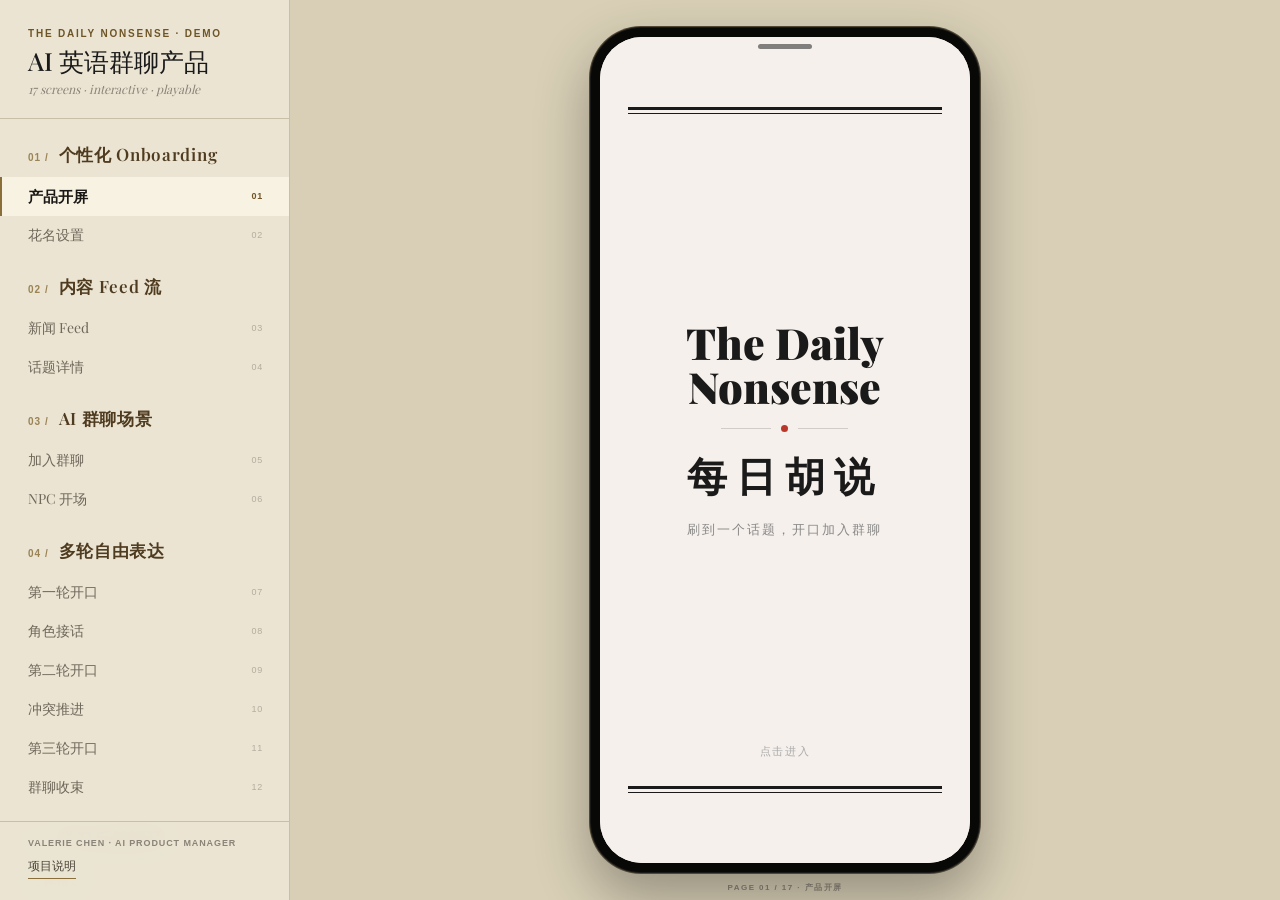
==== index.html @ c1c88e5b "Publish The Daily Nonsense portfolio" ====
<!doctype html>
<html lang="zh-CN">
  <head>
    <meta charset="UTF-8" />
    <meta name="viewport" content="width=device-width, initial-scale=1, viewport-fit=cover" />
    <meta name="description" content="The Daily Nonsense — AI English group-chat product demo by Valerie Chen." />
    <meta name="theme-color" content="#17140f" />
    <title>The Daily Nonsense · Interactive Product Demo</title>
    <link rel="preload" href="assets/covers/room-001.webp" as="image" />
    <link rel="stylesheet" href="styles.css" />
    <script src="data.js" defer></script>
    <script src="app.js" defer></script>
  </head>
  <body data-chapter="onboarding">
    <a class="skip-link" href="#product-screen">跳到产品演示</a>
    <button id="mobile-menu-button" class="mobile-menu-button" type="button" aria-label="打开页面目录" aria-expanded="false">☰</button>
    <div id="mobile-page-label" class="mobile-page-label">开屏</div>
    <div id="sidebar-overlay" class="sidebar-overlay" aria-hidden="true"></div>

    <div class="portfolio-app">
      <aside id="experience-sidebar" class="experience-sidebar" aria-label="产品页面目录">
        <header class="sidebar-brand">
          <p class="sidebar-eyebrow">THE DAILY NONSENSE · DEMO</p>
          <h1>AI 英语群聊产品</h1>
          <p>17 screens · interactive · playable</p>
        </header>
        <nav id="experience-nav-content" class="experience-nav-content" aria-label="全部产品页面"></nav>
        <footer class="sidebar-footer">
          <p>VALERIE CHEN · AI PRODUCT MANAGER</p>
          <button type="button" data-open-modal="about">项目说明</button>
        </footer>
      </aside>

      <main class="product-stage">
        <div class="phone-exhibit">
          <div class="phone-shell" aria-label="The Daily Nonsense 移动产品演示">
            <div class="phone-speaker" aria-hidden="true"></div>
            <div id="product-screen" class="phone-screen" tabindex="-1"></div>
          </div>
        </div>
        <p id="stage-controls" class="stage-controls">PAGE 01 / 17 · 点击手机继续</p>
      </main>
    </div>

    <dialog id="about-dialog" class="portfolio-dialog" aria-labelledby="about-title">
      <div class="dialog-frame">
        <header class="dialog-header">
          <div>
            <p>ABOUT THE PRODUCT</p>
            <h2 id="about-title" tabindex="-1">The Daily Nonsense</h2>
          </div>
          <button class="dialog-close" type="button" data-close-modal aria-label="关闭项目说明">×</button>
        </header>
        <p class="about-lead">在荒诞群聊里开口，用真实回应练习英语。</p>
        <dl class="about-facts">
          <div><dt>作者</dt><dd>Valerie Chen</dd></div>
          <div><dt>角色</dt><dd>AI Product Manager</dd></div>
          <div><dt>核心体验</dt><dd>Feed 发现话题 · 多轮自由表达 · AI 角色接话 · 表达沉淀</dd></div>
          <div><dt>展示边界</dt><dd>界面与内容来自实际 V2 产品；模型、语音服务采用确定性模拟。</dd></div>
        </dl>
        <button id="restart-demo" class="restart-button" type="button">重新开始演示</button>
      </div>
    </dialog>

    <noscript>本交互演示需要启用 JavaScript。</noscript>
  </body>
</html>
---- styles.css ----
@font-face {
  font-family: "Playfair Local";
  src: url("assets/fonts/PlayfairDisplay-Variable.ttf") format("truetype");
  font-weight: 400 900;
  font-display: swap;
}

:root {
  --paper: #f5f0eb;
  --ink: #1a1a1a;
  --muted: #999;
  --purple: #7c5cbf;
  --purple-dark: #5a3fa0;
  --sidebar: #ebe4d3;
  --stage: #d8cfb6;
  --line: #c8bfa6;
  --serif: "Playfair Local", "Songti SC", "Noto Serif SC", Georgia, serif;
  --sans: Inter, "PingFang SC", "Noto Sans SC", Arial, sans-serif;
}

* { box-sizing: border-box; }
html, body { margin: 0; min-height: 100%; }
body { overflow: hidden; background: var(--stage); color: var(--ink); font-family: var(--sans); }
button, input { font: inherit; }
button { cursor: pointer; }
.skip-link { position: fixed; left: 8px; top: -60px; z-index: 1000; padding: 8px 12px; background: white; color: black; }
.skip-link:focus { top: 8px; }

.portfolio-app {
  display: grid;
  grid-template-columns: 400px minmax(420px, 1fr);
  width: 100vw;
  height: 100dvh;
  background: var(--stage);
}

.experience-sidebar {
  display: flex;
  flex-direction: column;
  min-width: 0;
  height: 100dvh;
  overflow-x: hidden;
  overflow-y: auto;
  border-right: 1px solid var(--line);
  background: var(--sidebar);
  scrollbar-width: thin;
}

.sidebar-brand { flex: 0 0 auto; padding: 28px 28px 21px; border-bottom: 1px solid var(--line); }
.sidebar-brand p, .sidebar-brand h1 { margin: 0; }
.sidebar-eyebrow { color: #6e5526; font-size: 10px; font-weight: 800; letter-spacing: .18em; }
.sidebar-brand h1 { margin-top: 7px; font-family: var(--serif); font-size: 25px; font-weight: 500; line-height: 1.2; }
.sidebar-brand p:last-child { margin-top: 5px; color: #8a8378; font-family: var(--serif); font-size: 12px; font-style: italic; }
.experience-nav-content { flex: 1 0 auto; padding: 4px 0 18px; }
.sidebar-group h2 { display: flex; gap: 10px; align-items: baseline; margin: 0; padding: 20px 28px 10px; color: #4f3b1f; font-family: var(--serif); font-size: 17px; font-weight: 600; letter-spacing: .04em; }
.sidebar-group h2 span { color: #9a8355; font-family: var(--sans); font-size: 10px; font-weight: 700; letter-spacing: .1em; }
.sidebar-nav-item { display: grid; grid-template-columns: minmax(0, 1fr) 36px; gap: 12px; align-items: center; width: 100%; min-height: 39px; padding: 7px 26px; border: 0; border-left: 2px solid transparent; background: transparent; color: rgba(74,68,56,.78); font-family: var(--serif); font-size: 14px; line-height: 1.35; text-align: left; }
.sidebar-nav-item span:first-child { overflow: hidden; text-overflow: ellipsis; white-space: nowrap; }
.sidebar-nav-item span:last-child { color: #b3ac9e; font-family: var(--sans); font-size: 9px; letter-spacing: .08em; text-align: right; }
.sidebar-nav-item:hover { background: #f5efde; color: #1a1814; }
.sidebar-nav-item.active { border-left-color: #8a6f3a; background: #f8f2e3; color: #1a1814; font-size: 15px; font-weight: 600; }
.sidebar-nav-item.active span:last-child { color: #6e5526; }
.sidebar-footer { position: sticky; bottom: 0; display: grid; gap: 9px; flex: 0 0 auto; padding: 16px 28px 21px; border-top: 1px solid var(--line); background: rgba(235,228,211,.96); backdrop-filter: blur(10px); }
.sidebar-footer p { margin: 0; color: #8a8378; font-size: 9px; font-weight: 700; letter-spacing: .1em; }
.sidebar-footer button { justify-self: start; padding: 0 0 3px; border: 0; border-bottom: 1px solid #8a6f3a; background: transparent; color: #4a4438; font-family: var(--serif); font-size: 12px; }

.product-stage { position: relative; display: flex; flex-direction: column; align-items: center; justify-content: center; height: 100dvh; padding: 20px 16px; overflow: hidden; background: var(--stage); }
.phone-exhibit { position: relative; z-index: 2; width: auto; height: min(920px, calc(100dvh - 52px)); aspect-ratio: 393 / 852; }
.phone-shell { position: relative; width: 100%; height: 100%; padding: 10px; border: 1px solid rgba(232,207,151,.32); border-radius: 52px; background: #080807; box-shadow: 0 24px 54px rgba(0,0,0,.3), inset 0 0 0 1px rgba(255,255,255,.07); }
.phone-screen { position: relative; width: 100%; height: 100%; overflow: hidden; border-radius: 42px; background: var(--paper); }
.phone-speaker { position: absolute; z-index: 30; top: 17px; left: 50%; width: 54px; height: 5px; transform: translateX(-50%); border-radius: 5px; background: rgba(80,80,80,.7); pointer-events: none; }
.stage-controls { position: absolute; bottom: 7px; left: 50%; margin: 0; transform: translateX(-50%); color: #8a8378; font-size: 8px; font-weight: 700; letter-spacing: .18em; white-space: nowrap; }
.mobile-menu-button, .mobile-page-label, .sidebar-overlay { display: none; }

.app-screen { position: absolute; inset: 0; overflow: hidden; background: var(--paper); animation: screenIn .18s ease both; }
@keyframes screenIn { from { opacity: .82; transform: translateY(3px); } to { opacity: 1; transform: none; } }
.dark-button, .warm-button, .outline-button, .join-button { width: 100%; border-radius: 14px; padding: 15px 12px; border: 0; font-weight: 700; letter-spacing: .05em; }
.dark-button { background: #1a1a1a; color: #fff; }
.warm-button { background: linear-gradient(135deg, #d4a574, #c4956a); color: #fff; }
.outline-button { border: 1.5px solid #1a1a1a; background: transparent; color: #1a1a1a; }

/* Splash + onboarding: source V2 visual language */
.splash-screen { display: flex; align-items: center; justify-content: center; text-align: center; cursor: pointer; }
.splash-lines { position: absolute; left: 28px; right: 28px; }
.splash-lines.top { top: 70px; } .splash-lines.bottom { bottom: 70px; }
.splash-lines i { display: block; background: #1a1a1a; } .splash-lines i:first-child { height: 3px; } .splash-lines i:last-child { height: 1px; margin-top: 3px; }
.splash-center { transform: translateY(-20px); padding: 24px; }
.splash-center h2, .splash-center h3, .splash-center p { margin: 0; }
.splash-center h2 { font-family: var(--serif); font-size: 43px; font-weight: 900; line-height: 1.02; }
.splash-center h2 span { display: block; }
.splash-ruler { display: flex; align-items: center; justify-content: center; gap: 10px; margin: 16px 0; }
.splash-ruler i { width: 50px; height: 1px; background: rgba(0,0,0,.15); }
.splash-ruler b { width: 7px; height: 7px; border-radius: 50%; background: #b8372a; }
.splash-center h3 { font-family: var(--serif); font-size: 40px; font-weight: 900; letter-spacing: 9px; }
.splash-center p { margin-top: 16px; color: #888; font-size: 13px; letter-spacing: 2px; }
.screen-hint { position: absolute; bottom: 96px; padding: 8px 16px; border: 0; background: transparent; color: #aaa; font-size: 11px; letter-spacing: .15em; }
.onboarding-content { display: flex; flex-direction: column; padding: 108px 32px 0; }
.micro-kicker { margin: 0 0 9px; color: #b8372a; font-size: 9px; font-weight: 800; letter-spacing: .2em; }
.onboarding-content h2 { margin: 0 0 10px; font-family: var(--serif); font-size: 32px; font-weight: 900; }
.onboarding-copy { margin: 0 0 40px; color: #999; font-size: 14px; }
.name-field { display: flex; align-items: center; margin-bottom: 22px; padding: 4px 4px 4px 16px; border: 1.5px solid rgba(0,0,0,.08); border-radius: 14px; background: #fff; }
.name-field input { flex: 1; min-width: 0; padding: 12px 0; border: 0; outline: none; background: transparent; color: #1a1a1a; font-size: 18px; font-weight: 600; }
.name-field button { width: 44px; height: 44px; border: 0; border-radius: 10px; background: rgba(0,0,0,.04); font-size: 20px; }

/* Feed, copied from the V2 newspaper hierarchy */
.feed-screen { display: flex; flex-direction: column; background: var(--feed-bg); }
.feed-header { position: relative; z-index: 3; display: flex; align-items: center; justify-content: center; flex-shrink: 0; min-height: 66px; padding: 27px 20px 8px; border-bottom: 1px solid rgba(0,0,0,.06); background: var(--feed-header); color: var(--feed-header-text); }
.feed-header strong { font-size: 15px; }
.feed-header span { position: absolute; right: 20px; display: grid; width: 28px; height: 28px; place-items: center; border-radius: 50%; background: var(--purple); color: white; font-size: 12px; font-weight: 700; }
.news-card { position: relative; flex: 1; min-height: 0; overflow: hidden; }
.news-rules { position: absolute; z-index: 2; top: 0; left: 27px; right: 27px; }
.news-rules i { display: block; background: #1a1a1a; } .news-rules i:first-child { height: 3px; } .news-rules i:last-child { height: 1px; margin-top: 3px; }
.news-body { display: flex; flex-direction: column; height: 100%; padding: 22px 27px 15px; }
.news-tags { display: flex; gap: 7px; align-items: center; margin-bottom: 11px; }
.news-tags span, .news-tags b { padding: 3px 9px; border-radius: 30px; background: rgba(0,0,0,.055); color: #666; font-size: 9px; letter-spacing: .1em; }
.news-tags b { background: var(--feed-accent); color: white; }
.news-source { margin: 0 0 6px; color: var(--feed-accent); font-family: var(--serif); font-size: 12px; font-weight: 800; letter-spacing: .15em; }
.headline-rule { display: block; height: 2px; margin-bottom: 10px; background: #1a1a1a; }
.news-body h2 { margin: 0; font-family: var(--serif); font-size: 25px; font-weight: 900; line-height: 1.22; letter-spacing: .01em; }
.news-body figure { height: 96px; margin: 11px 0 10px; overflow: hidden; }
.news-body figure img { width: 100%; height: 100%; object-fit: cover; }
.statements-label { display: flex; align-items: center; gap: 8px; margin: 2px 0 7px; color: #999; font-size: 8px; font-weight: 700; letter-spacing: .13em; }
.statements-label i { flex: 1; height: 1px; background: #d4cfc8; }
.statements-card { display: grid; gap: 6px; }
.statement { display: grid; grid-template-columns: 31px minmax(0,1fr); gap: 8px; align-items: start; }
.statement-avatar { display: grid; width: 31px; height: 31px; place-items: center; border-radius: 50%; color: white; font-size: 10px; font-weight: 800; }
.statement strong { display: block; margin-bottom: 1px; font-size: 10px; }
.statement p, .statement small { margin: 0; line-height: 1.32; }
.statement p { font-family: var(--serif); font-size: 11px; font-style: italic; }
.statement small { display: block; margin-top: 1px; color: #999; font-size: 8px; }
.news-meta { display: flex; align-items: center; gap: 7px; margin-top: auto; color: #999; font-size: 9px; }
.news-meta i { width: 3px; height: 3px; border-radius: 50%; background: #ccc; }
.join-button { margin-top: 10px; padding: 12px; background: var(--feed-accent); color: white; font-size: 14px; }
.swipe-hint { margin: 6px 0 0; color: #aaa; font-size: 9px; text-align: center; }

/* Chat */
.chat-screen { display: flex; flex-direction: column; background: var(--paper); }
.chat-header { display: flex; align-items: center; flex-shrink: 0; gap: 9px; min-height: 70px; padding: 25px 15px 8px; border-bottom: 1px solid rgba(0,0,0,.08); }
.chat-header button { display: grid; width: 34px; height: 34px; flex-shrink: 0; place-items: center; padding: 0; border: 0; background: transparent; color: #1a1a1a; font-size: 32px; line-height: 1; }
.chat-header div { display: flex; flex: 1; min-width: 0; flex-direction: column; }
.chat-header strong { overflow: hidden; font-size: 13px; text-overflow: ellipsis; white-space: nowrap; }
.chat-header span { overflow: hidden; color: #999; font-size: 9px; text-overflow: ellipsis; white-space: nowrap; }
.chat-header b { padding: 3px 9px; border-radius: 12px; background: rgba(184,55,42,.08); color: #b8372a; font-size: 9px; }
.chat-history { flex: 1; min-height: 0; overflow-y: auto; padding: 10px 15px; scroll-behavior: smooth; }
.chat-context { padding: 4px 0 10px; color: #b8aa98; font-size: 10px; line-height: 1.45; text-align: center; }
.chat-context p { margin: 0 0 5px; }
.chat-context div { display: flex; align-items: center; gap: 7px; }
.chat-context i { flex: 1; height: 1px; background: #d4c4b0; }
.chat-context strong { color: #b8532a; }
.system-pill, .turn-marker { width: max-content; max-width: 86%; margin: 7px auto; padding: 4px 13px; border-radius: 20px; background: rgba(0,0,0,.04); color: #999; font-size: 10px; text-align: center; }
.npc-row { display: flex; gap: 8px; align-items: flex-start; padding: 4px 0; }
.npc-row > span { display: grid; width: 39px; height: 39px; flex-shrink: 0; place-items: center; border-radius: 50%; color: white; font-size: 13px; font-weight: 700; }
.npc-row > div { width: min(270px, calc(100% - 47px)); }
.npc-row strong { display: block; margin-bottom: 3px; font-size: 10px; }
.npc-row article { padding: 10px 12px; border: 1px solid rgba(0,0,0,.05); border-radius: 4px 15px 15px; background: white; }
.npc-row p, .npc-row small { margin: 0; word-break: break-word; }
.npc-row p { color: #1a1a1a; font-size: 13px; font-weight: 500; line-height: 1.5; }
.npc-row small { display: block; margin-top: 4px; color: #999; font-size: 10px; line-height: 1.45; }
.user-row { display: flex; justify-content: flex-end; padding: 5px 0; }
.user-row > div { max-width: 270px; }
.user-row strong { display: block; margin-bottom: 3px; color: var(--purple); font-size: 10px; text-align: right; }
.user-row p { margin: 0; padding: 10px 12px; border-radius: 15px 4px 15px 15px; background: var(--purple); color: white; font-size: 13px; font-weight: 500; line-height: 1.5; }
.animate-in { opacity: 0; animation: bubbleIn .35s ease forwards; animation-delay: var(--delay); }
@keyframes bubbleIn { from { opacity: 0; transform: translateY(7px); } to { opacity: 1; transform: none; } }
.chat-bottom { flex-shrink: 0; padding: 8px 19px 19px; }
.reply-history { display: flex; flex-direction: column; justify-content: flex-end; }

/* All three practice turns are voice/free-speaking, never choices */
.speak-screen .chat-history.compact { flex: 0 0 42%; overflow-y: auto; }
.drag-handle { display: flex; justify-content: center; padding: 5px 0; border-top: 1px solid rgba(0,0,0,.06); }
.drag-handle i { width: 36px; height: 4px; border-radius: 2px; background: rgba(0,0,0,.15); }
.speak-panel { display: flex; flex: 1; min-height: 0; flex-direction: column; align-items: center; justify-content: center; padding: 0 22px 16px; }
.cue-card { width: 100%; margin-bottom: 18px; padding: 10px 13px; border-left: 3px solid var(--purple); border-radius: 10px; background: rgba(124,92,191,.06); }
.cue-card span { color: var(--purple-dark); font-size: 10px; font-weight: 700; }
.cue-card p { margin: 5px 0 2px; color: #1a1a1a; font-size: 13px; font-style: italic; font-weight: 600; line-height: 1.45; }
.cue-card small { color: #8a7aa3; font-size: 9px; }
.mic-wrap { position: relative; margin-bottom: 10px; }
.mic-wrap > i { position: absolute; inset: -13px; border: 2px solid rgba(124,92,191,.13); border-radius: 50%; animation: pulse 2s infinite; }
@keyframes pulse { 0% { transform: scale(.85); opacity: .8; } 100% { transform: scale(1.2); opacity: 0; } }
.mic-wrap button { position: relative; z-index: 1; display: grid; width: 68px; height: 68px; place-items: center; border: 0; border-radius: 50%; background: var(--purple); }
.mic-wrap.recording button { background: #e5484d; }
.mic-wrap svg { width: 27px; height: 27px; fill: none; stroke: white; stroke-width: 2; stroke-linecap: round; }
.mic-label { min-height: 18px; color: #999; font-size: 11px; }
.speak-tools { display: flex; justify-content: space-between; width: 100%; margin-top: 13px; color: #999; font-size: 10px; }
.spinner { width: 24px; height: 24px; border: 3px solid rgba(255,255,255,.35); border-top-color: #fff; border-radius: 50%; animation: spin .7s linear infinite; }
@keyframes spin { to { transform: rotate(360deg); } }

/* Settlement */
.settlement-screen { overflow-y: auto; }
.settlement-scroll { min-height: 100%; padding: 48px 27px 28px; }
.paper-rules i { display: block; background: #1a1a1a; }
.paper-rules i:first-child { height: 4px; } .paper-rules i:last-child { height: 1px; margin-top: 5px; }
.publisher-row { display: flex; align-items: center; gap: 7px; margin-top: 14px; }
.publisher-row strong { color: #c41e1e; font-family: var(--serif); font-size: 11px; letter-spacing: .13em; }
.publisher-row span { padding: 2px 8px; border-radius: 20px; background: rgba(0,0,0,.06); color: #666; font-size: 8px; }
.settlement-scroll > h2 { margin: 8px 0 0; font-family: var(--serif); font-size: 24px; font-weight: 900; line-height: 1.3; }
.settlement-stats { display: grid; grid-template-columns: 1fr 1fr; margin-top: 21px; border-top: 1px solid #1a1a1a; border-bottom: 1px solid #1a1a1a; }
.settlement-stats div { display: flex; flex-direction: column; padding: 14px 0; }
.settlement-stats div + div { padding-left: 18px; border-left: 1px solid #d4cfc8; }
.settlement-stats strong { font-family: var(--serif); font-size: 30px; line-height: 1; }
.settlement-stats strong small { color: #999; font-family: var(--sans); font-size: 10px; font-weight: 500; }
.settlement-stats span { margin-top: 5px; color: #999; font-size: 10px; letter-spacing: .1em; }
.epilogue-card { margin-top: 21px; padding: 17px; border: 1px solid rgba(0,0,0,.06); border-radius: 14px; background: white; box-shadow: 0 1px 3px rgba(0,0,0,.05); }
.epilogue-card > span, .epilogue-card > small { color: #999; font-size: 9px; letter-spacing: .1em; }
.epilogue-card ul { display: grid; gap: 8px; margin: 9px 0 12px; padding: 0; list-style: none; }
.epilogue-card li { position: relative; padding-left: 13px; font-family: var(--serif); font-size: 13px; line-height: 1.6; }
.epilogue-card li::before { content: ""; position: absolute; top: 9px; left: 0; width: 4px; height: 4px; background: #1a1a1a; }
.epilogue-card > i { display: block; height: 1px; margin-bottom: 11px; background: rgba(0,0,0,.07); }
.epilogue-card > strong { display: table; margin-top: 7px; padding: 6px 11px; border: 1px solid #1a1a1a; font-family: var(--serif); font-size: 13px; }
.settlement-actions { display: grid; gap: 8px; margin-top: 20px; }

/* Expression cards */
.expression-screen { display: flex; flex-direction: column; }
.expression-screen > header { display: flex; align-items: center; gap: 12px; padding: 42px 27px 0; }
.expression-screen > header button { width: 28px; padding: 0; border: 0; background: transparent; font-size: 30px; }
.expression-screen > header .paper-rules { flex: 1; }
.expression-title { display: flex; align-items: baseline; gap: 6px; padding: 14px 27px 5px; border-bottom: 1px solid #d4cfc8; }
.expression-title h2 { margin: 0; font-family: var(--serif); font-size: 22px; }
.expression-title span { color: #ccc; font-size: 11px; }
.expression-screen > main { display: flex; flex: 1; flex-direction: column; justify-content: center; padding: 20px 27px 0; }
.expression-screen > main > p { margin: 8px 0 0; color: #ccc; font-size: 9px; text-align: center; }
.expression-card { padding: 17px; border: 1px solid rgba(0,0,0,.07); border-radius: 14px; background: white; }
.expression-card.standalone { box-shadow: 0 2px 7px rgba(0,0,0,.05); }
.expression-category { display: table; margin-bottom: 15px; padding: 4px 10px; border-radius: 30px; background: rgba(124,92,191,.1); color: var(--purple-dark); font-size: 10px; font-weight: 700; }
.expression-card > small { color: #aaa; font-size: 9px; }
.expression-card > b { display: block; margin-bottom: 5px; color: var(--purple); font-size: 10px; }
.raw-expression { margin: 4px 0 15px; color: #888; font-size: 12px; line-height: 1.5; }
.better-expression { margin: 0 0 15px; font-size: 14px; font-weight: 600; line-height: 1.6; }
.better-expression mark { padding: 0; background: transparent; color: var(--purple); }
.pattern-block { padding: 9px 11px; border-radius: 8px; background: rgba(0,0,0,.03); }
.pattern-block span, .pattern-block strong { display: block; }
.pattern-block span { margin-bottom: 4px; color: #999; font-size: 9px; }
.pattern-block strong { font-size: 11px; line-height: 1.45; }
.page-dots { display: flex; justify-content: center; gap: 5px; margin-top: 14px; }
.page-dots i { width: 6px; height: 6px; border-radius: 4px; background: rgba(0,0,0,.12); }
.page-dots i.active { width: 20px; background: #1a1a1a; }
.expression-actions { padding: 11px 27px 23px; }

/* Expression book */
.book-screen { overflow-y: auto; }
.book-screen > header { display: flex; align-items: center; justify-content: space-between; padding: 47px 24px 16px; border-bottom: 1px solid #ddd5ca; background: #faf7f2; }
.book-screen > header h2, .book-screen > header p { margin: 0; }
.book-screen > header h2 { font-size: 27px; }
.book-screen > header p { margin-top: 3px; color: #999; font-size: 11px; }
.book-screen > header > span { display: grid; width: 31px; height: 31px; place-items: center; border-radius: 50%; background: var(--purple); color: white; font-size: 11px; font-weight: 700; }
.book-stats { display: flex; align-items: center; justify-content: space-around; padding: 14px 20px; border-bottom: 1px solid #ddd5ca; background: #faf7f2; }
.book-stats div { display: flex; flex-direction: column; align-items: center; }
.book-stats strong { font-size: 18px; }
.book-stats span { color: #999; font-size: 9px; }
.book-stats i { width: 1px; height: 26px; background: #ddd5ca; }
.book-list { display: grid; gap: 11px; padding: 14px; }
.book-list .expression-card { padding: 14px; }
.book-list .raw-expression { white-space: nowrap; overflow: hidden; text-overflow: ellipsis; }
.book-list .pattern-block { display: none; }
.restart-inline { display: block; margin: 0 auto 25px; padding: 9px 15px; border: 0; border-bottom: 1px solid #1a1a1a; background: transparent; font-weight: 700; }

/* About modal */
.portfolio-dialog { width: min(590px, calc(100vw - 28px)); padding: 0; border: 0; border-radius: 20px; background: #f7f2e8; color: #1a1814; box-shadow: 0 22px 70px rgba(0,0,0,.34); }
.portfolio-dialog::backdrop { background: rgba(20,18,15,.62); backdrop-filter: blur(3px); }
.dialog-frame { padding: 25px; }
.dialog-header { display: flex; align-items: start; justify-content: space-between; gap: 15px; border-bottom: 1px solid #d6cdb8; padding-bottom: 16px; }
.dialog-header p, .dialog-header h2 { margin: 0; }
.dialog-header p { color: #8a6f3a; font-size: 9px; font-weight: 800; letter-spacing: .17em; }
.dialog-header h2 { margin-top: 5px; font-family: var(--serif); font-size: 28px; }
.dialog-close { width: 34px; height: 34px; border: 1px solid #c7bfae; border-radius: 50%; background: transparent; font-size: 22px; }
.about-lead { font-family: var(--serif); font-size: 20px; line-height: 1.45; }
.about-facts { display: grid; gap: 1px; border: 1px solid #d6cdb8; background: #d6cdb8; }
.about-facts div { display: grid; grid-template-columns: 90px 1fr; gap: 15px; padding: 12px; background: #f7f2e8; }
.about-facts dt { color: #8a8378; font-size: 11px; font-weight: 700; }
.about-facts dd { margin: 0; font-size: 12px; line-height: 1.5; }
.restart-button { margin-top: 20px; padding: 12px 18px; border: 0; border-radius: 12px; background: #1a1814; color: white; font-weight: 700; }

@media (max-width: 1280px) { .portfolio-app { grid-template-columns: 290px minmax(360px, 1fr); } }

@media (max-width: 820px) {
  html, body { min-height: 100dvh; overflow: auto; }
  .portfolio-app { display: block; width: 100%; height: auto; min-height: 100dvh; }
  .experience-sidebar { position: fixed; z-index: 100; top: 0; left: 0; width: 84vw; max-width: 360px; transform: translateX(-100%); box-shadow: 4px 0 24px rgba(20,18,15,.18); transition: transform .25s ease; }
  .experience-sidebar.open { transform: translateX(0); }
  .sidebar-overlay { position: fixed; z-index: 99; inset: 0; display: block; background: rgba(20,18,15,.5); opacity: 0; pointer-events: none; transition: opacity .2s; }
  .sidebar-overlay.show { opacity: 1; pointer-events: auto; }
  .product-stage { width: 100%; min-height: 100dvh; height: auto; padding: 56px 8px 18px; }
  .phone-exhibit { height: 828px; margin-bottom: -116px; transform: scale(.86); transform-origin: top center; }
  .stage-controls { display: none; }
  .mobile-menu-button { position: fixed; z-index: 101; top: 12px; left: 12px; display: grid; width: 40px; height: 40px; place-items: center; border: 1px solid #a89d80; border-radius: 8px; background: #fbf6e8; box-shadow: 0 2px 6px rgba(20,18,15,.12); font-size: 18px; }
  .mobile-page-label { position: fixed; z-index: 98; top: 12px; right: 12px; display: flex; align-items: center; min-height: 40px; max-width: 60vw; padding: 6px 12px; overflow: hidden; border: 1px solid #a89d80; border-radius: 20px; background: #fbf6e8; color: #6e5526; font-size: 9px; font-weight: 700; letter-spacing: .12em; text-overflow: ellipsis; white-space: nowrap; }
}

@media (max-width: 400px) { .phone-exhibit { margin-bottom: -182px; transform: scale(.78); } }
@media (prefers-reduced-motion: reduce) { *, *::before, *::after { scroll-behavior: auto !important; animation-duration: .001ms !important; animation-iteration-count: 1 !important; transition-duration: .001ms !important; } }
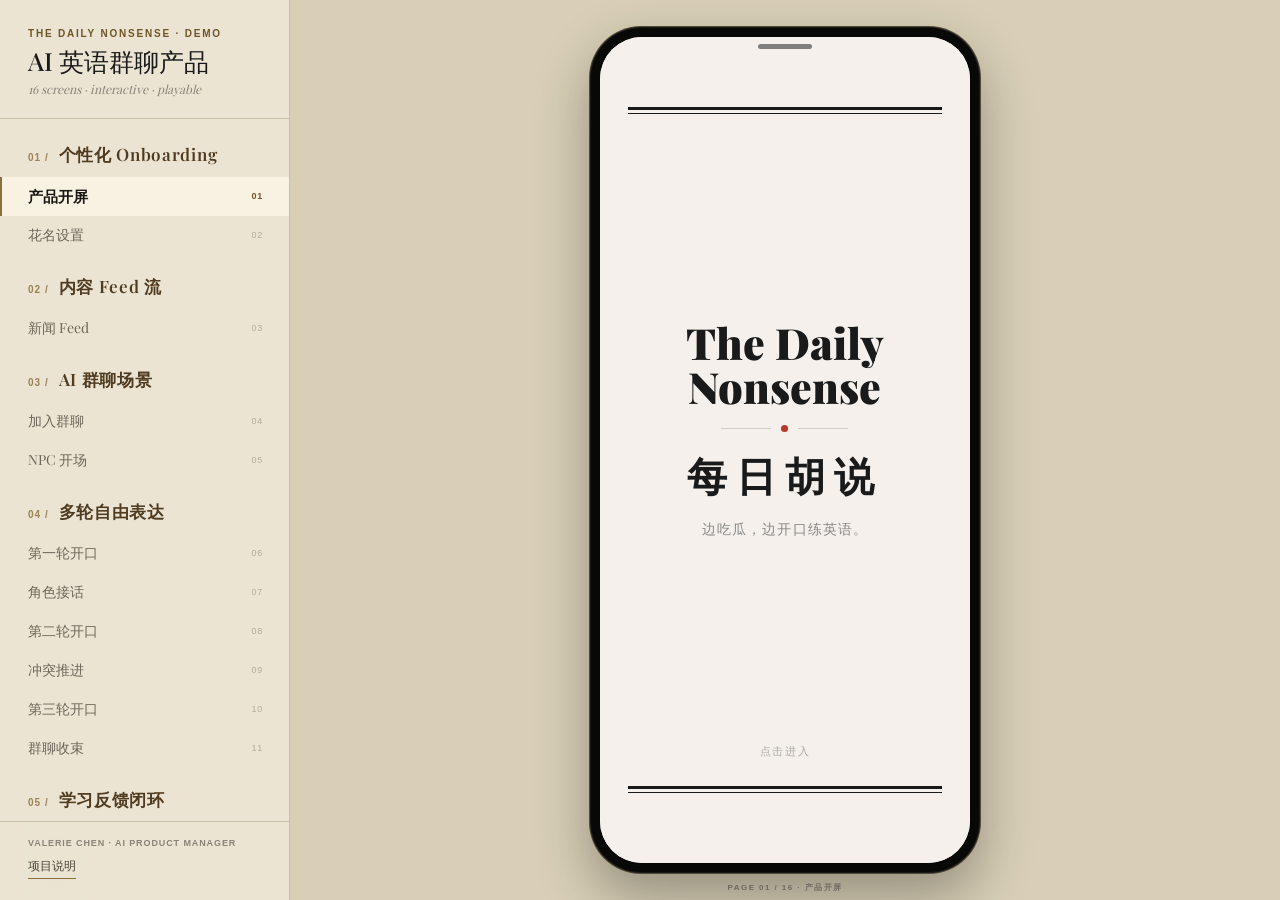
==== commit d1a48899: "Publish The Daily Nonsense portfolio" ====
--- a/index.html
+++ b/index.html
@@ -22,7 +22,7 @@
         <header class="sidebar-brand">
           <p class="sidebar-eyebrow">THE DAILY NONSENSE · DEMO</p>
           <h1>AI 英语群聊产品</h1>
-          <p>17 screens · interactive · playable</p>
+          <p>16 screens · interactive · playable</p>
         </header>
         <nav id="experience-nav-content" class="experience-nav-content" aria-label="全部产品页面"></nav>
         <footer class="sidebar-footer">
@@ -38,7 +38,7 @@
             <div id="product-screen" class="phone-screen" tabindex="-1"></div>
           </div>
         </div>
-        <p id="stage-controls" class="stage-controls">PAGE 01 / 17 · 点击手机继续</p>
+        <p id="stage-controls" class="stage-controls">PAGE 01 / 16 · 点击手机继续</p>
       </main>
     </div>
 
--- a/styles.css
+++ b/styles.css
@@ -92,7 +92,7 @@
 .splash-ruler i { width: 50px; height: 1px; background: rgba(0,0,0,.15); }
 .splash-ruler b { width: 7px; height: 7px; border-radius: 50%; background: #b8372a; }
 .splash-center h3 { font-family: var(--serif); font-size: 40px; font-weight: 900; letter-spacing: 9px; }
-.splash-center p { margin-top: 16px; color: #888; font-size: 13px; letter-spacing: 2px; }
+.splash-center p { margin-top: 16px; color: #888; font-size: 14px; letter-spacing: .08em; }
 .screen-hint { position: absolute; bottom: 96px; padding: 8px 16px; border: 0; background: transparent; color: #aaa; font-size: 11px; letter-spacing: .15em; }
 .onboarding-content { display: flex; flex-direction: column; padding: 108px 32px 0; }
 .micro-kicker { margin: 0 0 9px; color: #b8372a; font-size: 9px; font-weight: 800; letter-spacing: .2em; }
@@ -112,8 +112,7 @@
 .news-rules i { display: block; background: #1a1a1a; } .news-rules i:first-child { height: 3px; } .news-rules i:last-child { height: 1px; margin-top: 3px; }
 .news-body { display: flex; flex-direction: column; height: 100%; padding: 22px 27px 15px; }
 .news-tags { display: flex; gap: 7px; align-items: center; margin-bottom: 11px; }
-.news-tags span, .news-tags b { padding: 3px 9px; border-radius: 30px; background: rgba(0,0,0,.055); color: #666; font-size: 9px; letter-spacing: .1em; }
-.news-tags b { background: var(--feed-accent); color: white; }
+.news-tags span { padding: 4px 12px; border-radius: 30px; background: rgba(0,0,0,.055); color: #666; font-size: 11px; font-weight: 600; letter-spacing: .1em; }
 .news-source { margin: 0 0 6px; color: var(--feed-accent); font-family: var(--serif); font-size: 12px; font-weight: 800; letter-spacing: .15em; }
 .headline-rule { display: block; height: 2px; margin-bottom: 10px; background: #1a1a1a; }
 .news-body h2 { margin: 0; font-family: var(--serif); font-size: 25px; font-weight: 900; line-height: 1.22; letter-spacing: .01em; }
@@ -121,13 +120,14 @@
 .news-body figure img { width: 100%; height: 100%; object-fit: cover; }
 .statements-label { display: flex; align-items: center; gap: 8px; margin: 2px 0 7px; color: #999; font-size: 8px; font-weight: 700; letter-spacing: .13em; }
 .statements-label i { flex: 1; height: 1px; background: #d4cfc8; }
-.statements-card { display: grid; gap: 6px; }
-.statement { display: grid; grid-template-columns: 31px minmax(0,1fr); gap: 8px; align-items: start; }
-.statement-avatar { display: grid; width: 31px; height: 31px; place-items: center; border-radius: 50%; color: white; font-size: 10px; font-weight: 800; }
-.statement strong { display: block; margin-bottom: 1px; font-size: 10px; }
+.statements-card { display: grid; gap: 0; }
+.statement { position: relative; padding-left: 14px; margin-bottom: 10px; }
+.statement::before { position: absolute; top: 0; bottom: 0; left: 0; width: 2px; background: var(--statement-color); content: ""; }
+.statement-separator { height: 1px; margin-bottom: 10px; background: #d4cfc8; }
+.statement strong { display: block; margin-bottom: 2px; font-size: 11px; }
 .statement p, .statement small { margin: 0; line-height: 1.32; }
-.statement p { font-family: var(--serif); font-size: 11px; font-style: italic; }
-.statement small { display: block; margin-top: 1px; color: #999; font-size: 8px; }
+.statement p { font-family: var(--serif); font-size: 13px; font-style: italic; line-height: 1.55; }
+.statement small { display: block; margin-top: 2px; color: #999; font-size: 10px; line-height: 1.4; }
 .news-meta { display: flex; align-items: center; gap: 7px; margin-top: auto; color: #999; font-size: 9px; }
 .news-meta i { width: 3px; height: 3px; border-radius: 50%; background: #ccc; }
 .join-button { margin-top: 10px; padding: 12px; background: var(--feed-accent); color: white; font-size: 14px; }
@@ -148,25 +148,25 @@
 .chat-context i { flex: 1; height: 1px; background: #d4c4b0; }
 .chat-context strong { color: #b8532a; }
 .system-pill, .turn-marker { width: max-content; max-width: 86%; margin: 7px auto; padding: 4px 13px; border-radius: 20px; background: rgba(0,0,0,.04); color: #999; font-size: 10px; text-align: center; }
-.npc-row { display: flex; gap: 8px; align-items: flex-start; padding: 4px 0; }
-.npc-row > span { display: grid; width: 39px; height: 39px; flex-shrink: 0; place-items: center; border-radius: 50%; color: white; font-size: 13px; font-weight: 700; }
-.npc-row > div { width: min(270px, calc(100% - 47px)); }
-.npc-row strong { display: block; margin-bottom: 3px; font-size: 10px; }
-.npc-row article { padding: 10px 12px; border: 1px solid rgba(0,0,0,.05); border-radius: 4px 15px 15px; background: white; }
+.npc-row { display: flex; gap: 10px; align-items: flex-start; padding: 4px 0; }
+.npc-row > span { display: grid; width: 44px; height: 44px; flex-shrink: 0; place-items: center; border-radius: 50%; color: white; font-size: 16px; font-weight: 700; }
+.npc-row > div { width: min(270px, calc(100% - 54px)); }
+.npc-row strong { display: block; margin-bottom: 3px; font-size: 12px; }
+.npc-row article { padding: 11px 14px; border: 1px solid rgba(0,0,0,.05); border-radius: 4px 16px 16px; background: white; }
 .npc-row p, .npc-row small { margin: 0; word-break: break-word; }
-.npc-row p { color: #1a1a1a; font-size: 13px; font-weight: 500; line-height: 1.5; }
-.npc-row small { display: block; margin-top: 4px; color: #999; font-size: 10px; line-height: 1.45; }
+.npc-row p { color: #1a1a1a; font-size: 15px; font-weight: 500; line-height: 1.6; }
+.npc-row small { display: block; margin-top: 5px; color: #999; font-size: 12px; line-height: 1.5; }
 .user-row { display: flex; justify-content: flex-end; padding: 5px 0; }
-.user-row > div { max-width: 270px; }
-.user-row strong { display: block; margin-bottom: 3px; color: var(--purple); font-size: 10px; text-align: right; }
-.user-row p { margin: 0; padding: 10px 12px; border-radius: 15px 4px 15px 15px; background: var(--purple); color: white; font-size: 13px; font-weight: 500; line-height: 1.5; }
+.user-row > div { max-width: 260px; }
+.user-row strong { display: block; margin-bottom: 3px; color: var(--purple); font-size: 12px; text-align: right; }
+.user-row p { margin: 0; padding: 11px 14px; border-radius: 16px 4px 16px 16px; background: var(--purple); color: white; font-size: 15px; font-weight: 500; line-height: 1.6; }
 .animate-in { opacity: 0; animation: bubbleIn .35s ease forwards; animation-delay: var(--delay); }
 @keyframes bubbleIn { from { opacity: 0; transform: translateY(7px); } to { opacity: 1; transform: none; } }
 .chat-bottom { flex-shrink: 0; padding: 8px 19px 19px; }
 .reply-history { display: flex; flex-direction: column; justify-content: flex-end; }
 
 /* All three practice turns are voice/free-speaking, never choices */
-.speak-screen .chat-history.compact { flex: 0 0 42%; overflow-y: auto; }
+.speak-screen .chat-history.compact { flex: 0 0 auto; max-height: 42%; overflow-y: auto; }
 .drag-handle { display: flex; justify-content: center; padding: 5px 0; border-top: 1px solid rgba(0,0,0,.06); }
 .drag-handle i { width: 36px; height: 4px; border-radius: 2px; background: rgba(0,0,0,.15); }
 .speak-panel { display: flex; flex: 1; min-height: 0; flex-direction: column; align-items: center; justify-content: center; padding: 0 22px 16px; }
@@ -175,13 +175,17 @@
 .cue-card p { margin: 5px 0 2px; color: #1a1a1a; font-size: 13px; font-style: italic; font-weight: 600; line-height: 1.45; }
 .cue-card small { color: #8a7aa3; font-size: 9px; }
 .mic-wrap { position: relative; margin-bottom: 10px; }
-.mic-wrap > i { position: absolute; inset: -13px; border: 2px solid rgba(124,92,191,.13); border-radius: 50%; animation: pulse 2s infinite; }
+.mic-wrap > i { position: absolute; inset: -20px; border: 2px solid rgba(124,92,191,.13); border-radius: 50%; animation: pulse 2s infinite; }
+.mic-wrap > i:nth-child(2) { animation-delay: 1s; }
 @keyframes pulse { 0% { transform: scale(.85); opacity: .8; } 100% { transform: scale(1.2); opacity: 0; } }
-.mic-wrap button { position: relative; z-index: 1; display: grid; width: 68px; height: 68px; place-items: center; border: 0; border-radius: 50%; background: var(--purple); }
+.mic-wrap button { position: relative; z-index: 1; display: grid; width: 76px; height: 76px; place-items: center; border: 0; border-radius: 50%; background: var(--purple); }
 .mic-wrap.recording button { background: #e5484d; }
 .mic-wrap svg { width: 27px; height: 27px; fill: none; stroke: white; stroke-width: 2; stroke-linecap: round; }
 .mic-label { min-height: 18px; color: #999; font-size: 11px; }
-.speak-tools { display: flex; justify-content: space-between; width: 100%; margin-top: 13px; color: #999; font-size: 10px; }
+.speak-tools { display: flex; justify-content: space-between; width: 100%; margin-top: 13px; }
+.speak-tools button { padding: 4px; border: 0; background: transparent; color: #bbb; font-size: 12px; }
+.speak-tools button:last-child { color: #b8860b; }
+.speak-tools button.active { color: var(--purple); }
 .spinner { width: 24px; height: 24px; border: 3px solid rgba(255,255,255,.35); border-top-color: #fff; border-radius: 50%; animation: spin .7s linear infinite; }
 @keyframes spin { to { transform: rotate(360deg); } }
 
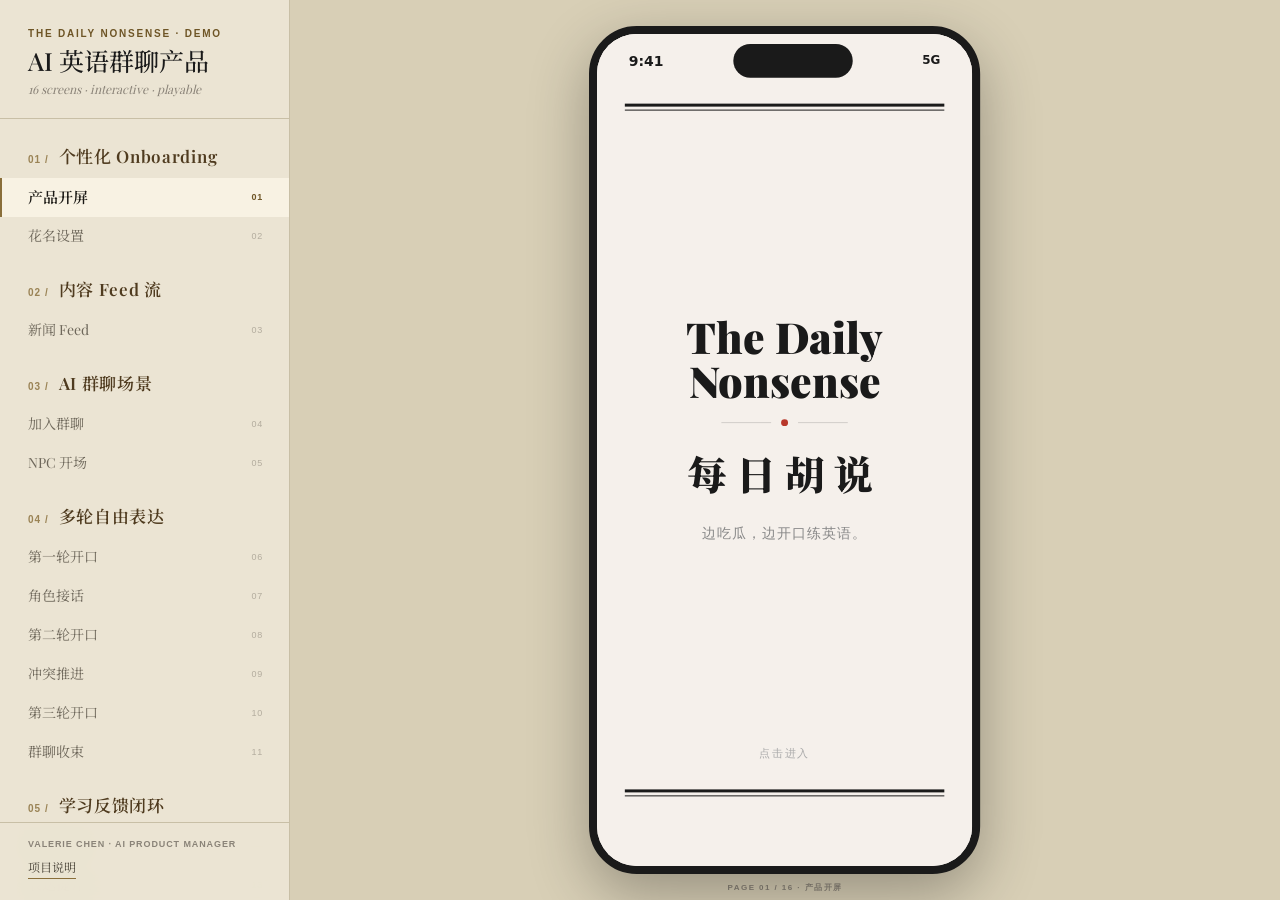
==== commit 15d24b74: "Publish The Daily Nonsense portfolio" ====
--- a/index.html
+++ b/index.html
@@ -34,8 +34,14 @@
       <main class="product-stage">
         <div class="phone-exhibit">
           <div class="phone-shell" aria-label="The Daily Nonsense 移动产品演示">
-            <div class="phone-speaker" aria-hidden="true"></div>
-            <div id="product-screen" class="phone-screen" tabindex="-1"></div>
+            <div class="phone-screen">
+              <div class="phone-status-bar" aria-hidden="true">
+                <span>9:41</span>
+                <div class="phone-notch"></div>
+                <span class="phone-network">5G</span>
+              </div>
+              <div id="product-screen" class="phone-content" tabindex="-1"></div>
+            </div>
           </div>
         </div>
         <p id="stage-controls" class="stage-controls">PAGE 01 / 16 · 点击手机继续</p>
--- a/styles.css
+++ b/styles.css
@@ -1,3 +1,5 @@
+@import url('https://fonts.googleapis.com/css2?family=Noto+Serif+SC:wght@400;700;900&display=swap');
+
 @font-face {
   font-family: "Playfair Local";
   src: url("assets/fonts/PlayfairDisplay-Variable.ttf") format("truetype");
@@ -16,6 +18,7 @@
   --line: #c8bfa6;
   --serif: "Playfair Local", "Songti SC", "Noto Serif SC", Georgia, serif;
   --sans: Inter, "PingFang SC", "Noto Sans SC", Arial, sans-serif;
+  --status-bar-h: 54px;
 }
 
 * { box-sizing: border-box; }
@@ -65,14 +68,18 @@
 .sidebar-footer button { justify-self: start; padding: 0 0 3px; border: 0; border-bottom: 1px solid #8a6f3a; background: transparent; color: #4a4438; font-family: var(--serif); font-size: 12px; }
 
 .product-stage { position: relative; display: flex; flex-direction: column; align-items: center; justify-content: center; height: 100dvh; padding: 20px 16px; overflow: hidden; background: var(--stage); }
-.phone-exhibit { position: relative; z-index: 2; width: auto; height: min(920px, calc(100dvh - 52px)); aspect-ratio: 393 / 852; }
-.phone-shell { position: relative; width: 100%; height: 100%; padding: 10px; border: 1px solid rgba(232,207,151,.32); border-radius: 52px; background: #080807; box-shadow: 0 24px 54px rgba(0,0,0,.3), inset 0 0 0 1px rgba(255,255,255,.07); }
-.phone-screen { position: relative; width: 100%; height: 100%; overflow: hidden; border-radius: 42px; background: var(--paper); }
-.phone-speaker { position: absolute; z-index: 30; top: 17px; left: 50%; width: 54px; height: 5px; transform: translateX(-50%); border-radius: 5px; background: rgba(80,80,80,.7); pointer-events: none; }
+.phone-exhibit { position: relative; z-index: 2; flex: 0 0 auto; }
+.phone-shell { position: relative; width: 393px; height: 852px; transform-origin: top left; border: 8px solid #1a1a1a; border-radius: 48px; overflow: hidden; background: #1a1a1a; box-shadow: 0 20px 60px rgba(0,0,0,.3); }
+.phone-screen { position: relative; display: flex; width: 100%; height: 100%; flex-direction: column; overflow: hidden; background: var(--paper); }
+.phone-screen { color: #1a1a1a; font-family: -apple-system, BlinkMacSystemFont, "SF Pro Display", "PingFang SC", "Microsoft YaHei", system-ui, sans-serif; font-size: 15px; font-weight: 400; line-height: 1.6; }
+.phone-status-bar { position: absolute; z-index: 50; top: 0; right: 0; left: 0; display: flex; height: 54px; align-items: center; justify-content: space-between; padding: 0 32px; background: linear-gradient(to bottom, rgba(245,240,235,.95), rgba(245,240,235,0)); color: #1a1a1a; font-size: 14px; font-weight: 600; pointer-events: none; }
+.phone-notch { width: 120px; height: 34px; border-radius: 17px; background: #1a1a1a; }
+.phone-network { font-size: 12px; }
+.phone-content { position: relative; flex: 1; overflow: hidden; }
 .stage-controls { position: absolute; bottom: 7px; left: 50%; margin: 0; transform: translateX(-50%); color: #8a8378; font-size: 8px; font-weight: 700; letter-spacing: .18em; white-space: nowrap; }
 .mobile-menu-button, .mobile-page-label, .sidebar-overlay { display: none; }
 
-.app-screen { position: absolute; inset: 0; overflow: hidden; background: var(--paper); animation: screenIn .18s ease both; }
+.app-screen { position: absolute; inset: 0; width: 100%; height: 100%; overflow: hidden; background: var(--paper); animation: screenIn .18s ease both; }
 @keyframes screenIn { from { opacity: .82; transform: translateY(3px); } to { opacity: 1; transform: none; } }
 .dark-button, .warm-button, .outline-button, .join-button { width: 100%; border-radius: 14px; padding: 15px 12px; border: 0; font-weight: 700; letter-spacing: .05em; }
 .dark-button { background: #1a1a1a; color: #fff; }
@@ -102,36 +109,42 @@
 .name-field input { flex: 1; min-width: 0; padding: 12px 0; border: 0; outline: none; background: transparent; color: #1a1a1a; font-size: 18px; font-weight: 600; }
 .name-field button { width: 44px; height: 44px; border: 0; border-radius: 10px; background: rgba(0,0,0,.04); font-size: 20px; }
 
-/* Feed, copied from the V2 newspaper hierarchy */
+/* Feed — direct structural port of V2 FeedPage */
 .feed-screen { display: flex; flex-direction: column; background: var(--feed-bg); }
-.feed-header { position: relative; z-index: 3; display: flex; align-items: center; justify-content: center; flex-shrink: 0; min-height: 66px; padding: 27px 20px 8px; border-bottom: 1px solid rgba(0,0,0,.06); background: var(--feed-header); color: var(--feed-header-text); }
-.feed-header strong { font-size: 15px; }
-.feed-header span { position: absolute; right: 20px; display: grid; width: 28px; height: 28px; place-items: center; border-radius: 50%; background: var(--purple); color: white; font-size: 12px; font-weight: 700; }
-.news-card { position: relative; flex: 1; min-height: 0; overflow: hidden; }
-.news-rules { position: absolute; z-index: 2; top: 0; left: 27px; right: 27px; }
-.news-rules i { display: block; background: #1a1a1a; } .news-rules i:first-child { height: 3px; } .news-rules i:last-child { height: 1px; margin-top: 3px; }
-.news-body { display: flex; flex-direction: column; height: 100%; padding: 22px 27px 15px; }
-.news-tags { display: flex; gap: 7px; align-items: center; margin-bottom: 11px; }
-.news-tags span { padding: 4px 12px; border-radius: 30px; background: rgba(0,0,0,.055); color: #666; font-size: 11px; font-weight: 600; letter-spacing: .1em; }
-.news-source { margin: 0 0 6px; color: var(--feed-accent); font-family: var(--serif); font-size: 12px; font-weight: 800; letter-spacing: .15em; }
-.headline-rule { display: block; height: 2px; margin-bottom: 10px; background: #1a1a1a; }
-.news-body h2 { margin: 0; font-family: var(--serif); font-size: 25px; font-weight: 900; line-height: 1.22; letter-spacing: .01em; }
-.news-body figure { height: 96px; margin: 11px 0 10px; overflow: hidden; }
-.news-body figure img { width: 100%; height: 100%; object-fit: cover; }
-.statements-label { display: flex; align-items: center; gap: 8px; margin: 2px 0 7px; color: #999; font-size: 8px; font-weight: 700; letter-spacing: .13em; }
+.feed-header { position: relative; display: flex; flex-shrink: 0; align-items: center; justify-content: center; padding: calc(var(--status-bar-h) + 14px) 20px 10px; border-bottom: 1px solid rgba(0,0,0,.06); background: var(--feed-header); color: var(--feed-header-text); }
+.feed-header strong { color: #3a2e22; font-size: 16px; font-weight: 700; }
+.feed-header span { position: absolute; right: 20px; display: grid; width: 28px; height: 28px; place-items: center; border-radius: 50%; background: #8b7ec8; color: white; font-size: 13px; font-weight: 600; }
+.feed-container { width: 100%; flex: 1; overflow: hidden; }
+.news-card { position: relative; display: flex; width: 100%; height: 100%; flex-direction: column; overflow: hidden; }
+.news-rules i { position: absolute; right: 28px; left: 28px; background: #1a1a1a; }
+.news-rules i:first-child { top: 0; height: 4px; }
+.news-rules i:last-child { top: 6px; height: 1px; }
+.news-body { display: flex; height: 100%; flex: 1; flex-direction: column; padding: clamp(16px,3vh,28px) 28px clamp(16px,2.5vh,24px); }
+.news-tags { display: flex; align-items: center; margin-bottom: clamp(10px,1.6vh,16px); }
+.news-tags span { padding: 4px 12px; border-radius: 100px; background: rgba(196,30,30,.1); color: var(--feed-accent); font-size: 11px; font-weight: 600; letter-spacing: 1px; }
+.news-source { margin: 0 0 clamp(6px,1vh,10px); color: var(--feed-accent); font-size: 13px; font-weight: 700; letter-spacing: 2px; }
+.headline-rule { display: block; height: 2px; margin-bottom: clamp(12px,1.8vh,18px); background: #1a1a1a; }
+.news-body h2 { margin: 0 0 clamp(14px,2.2vh,22px); overflow: hidden; color: #1a1a1a; font-family: "Noto Serif SC", Georgia, "Times New Roman", serif; font-weight: 900; letter-spacing: .5px; line-height: 1.35; }
+.news-body h2 span { display: block; white-space: nowrap; }
+.news-body figure { width: 100%; margin: clamp(12px,2vh,20px) 0; overflow: hidden; }
+.news-body figure img { display: block; width: 100%; height: auto; aspect-ratio: 3/1; object-fit: cover; }
+.statements-section { display: flex; min-height: 0; flex: 1; flex-direction: column; justify-content: flex-start; }
+.statements-label { display: flex; align-items: center; gap: 8px; margin: clamp(10px,1.5vh,14px) 0 clamp(10px,1.5vh,12px); color: #999; font-size: 9px; font-weight: 600; letter-spacing: 1.5px; }
 .statements-label i { flex: 1; height: 1px; background: #d4cfc8; }
-.statements-card { display: grid; gap: 0; }
-.statement { position: relative; padding-left: 14px; margin-bottom: 10px; }
+.statement { position: relative; padding-left: 14px; margin-bottom: clamp(10px,1.5vh,14px); }
 .statement::before { position: absolute; top: 0; bottom: 0; left: 0; width: 2px; background: var(--statement-color); content: ""; }
-.statement-separator { height: 1px; margin-bottom: 10px; background: #d4cfc8; }
+.statement-separator { height: 1px; margin-bottom: clamp(10px,1.5vh,14px); background: #d4cfc8; }
 .statement strong { display: block; margin-bottom: 2px; font-size: 11px; }
-.statement p, .statement small { margin: 0; line-height: 1.32; }
-.statement p { font-family: var(--serif); font-size: 13px; font-style: italic; line-height: 1.55; }
+.statement p, .statement small { margin: 0; }
+.statement p { color: #1a1a1a; font-family: var(--serif); font-size: 13px; font-style: italic; line-height: 1.55; }
 .statement small { display: block; margin-top: 2px; color: #999; font-size: 10px; line-height: 1.4; }
-.news-meta { display: flex; align-items: center; gap: 7px; margin-top: auto; color: #999; font-size: 9px; }
+.news-meta { display: flex; align-items: center; gap: 8px; margin-top: clamp(10px,1.6vh,16px); color: #999; font-size: clamp(11px,1.4vh,13px); }
 .news-meta i { width: 3px; height: 3px; border-radius: 50%; background: #ccc; }
-.join-button { margin-top: 10px; padding: 12px; background: var(--feed-accent); color: white; font-size: 14px; }
-.swipe-hint { margin: 6px 0 0; color: #aaa; font-size: 9px; text-align: center; }
+.join-button { margin-top: auto; padding: clamp(12px,1.8vh,18px) 0; border-radius: 14px; background: var(--feed-accent-dark); color: white; font-size: clamp(15px,2vh,18px); font-weight: 700; letter-spacing: 1px; }
+.swipe-hint { display: flex; align-items: center; justify-content: center; gap: 4px; margin: clamp(6px,1vh,12px) 0 0; color: #bbb; font-size: clamp(10px,1.3vh,12px); text-align: center; }
+.feed-dots { position: absolute; z-index: 10; top: 50%; right: -15px; display: flex; flex-direction: column; gap: 6px; transform: translateY(-50%); pointer-events: none; }
+.feed-dots i { width: 5px; height: 5px; border-radius: 3px; background: rgba(0,0,0,.15); }
+.feed-dots i.active { height: 18px; background: #1a1a1a; }
 
 /* Chat */
 .chat-screen { display: flex; flex-direction: column; background: var(--paper); }
@@ -284,11 +297,11 @@
   .sidebar-overlay { position: fixed; z-index: 99; inset: 0; display: block; background: rgba(20,18,15,.5); opacity: 0; pointer-events: none; transition: opacity .2s; }
   .sidebar-overlay.show { opacity: 1; pointer-events: auto; }
   .product-stage { width: 100%; min-height: 100dvh; height: auto; padding: 56px 8px 18px; }
-  .phone-exhibit { height: 828px; margin-bottom: -116px; transform: scale(.86); transform-origin: top center; }
+  .phone-exhibit { margin-bottom: 0; transform: none; }
   .stage-controls { display: none; }
   .mobile-menu-button { position: fixed; z-index: 101; top: 12px; left: 12px; display: grid; width: 40px; height: 40px; place-items: center; border: 1px solid #a89d80; border-radius: 8px; background: #fbf6e8; box-shadow: 0 2px 6px rgba(20,18,15,.12); font-size: 18px; }
   .mobile-page-label { position: fixed; z-index: 98; top: 12px; right: 12px; display: flex; align-items: center; min-height: 40px; max-width: 60vw; padding: 6px 12px; overflow: hidden; border: 1px solid #a89d80; border-radius: 20px; background: #fbf6e8; color: #6e5526; font-size: 9px; font-weight: 700; letter-spacing: .12em; text-overflow: ellipsis; white-space: nowrap; }
 }
 
-@media (max-width: 400px) { .phone-exhibit { margin-bottom: -182px; transform: scale(.78); } }
+@media (max-width: 400px) { .phone-exhibit { margin-bottom: 0; transform: none; } }
 @media (prefers-reduced-motion: reduce) { *, *::before, *::after { scroll-behavior: auto !important; animation-duration: .001ms !important; animation-iteration-count: 1 !important; transition-duration: .001ms !important; } }
